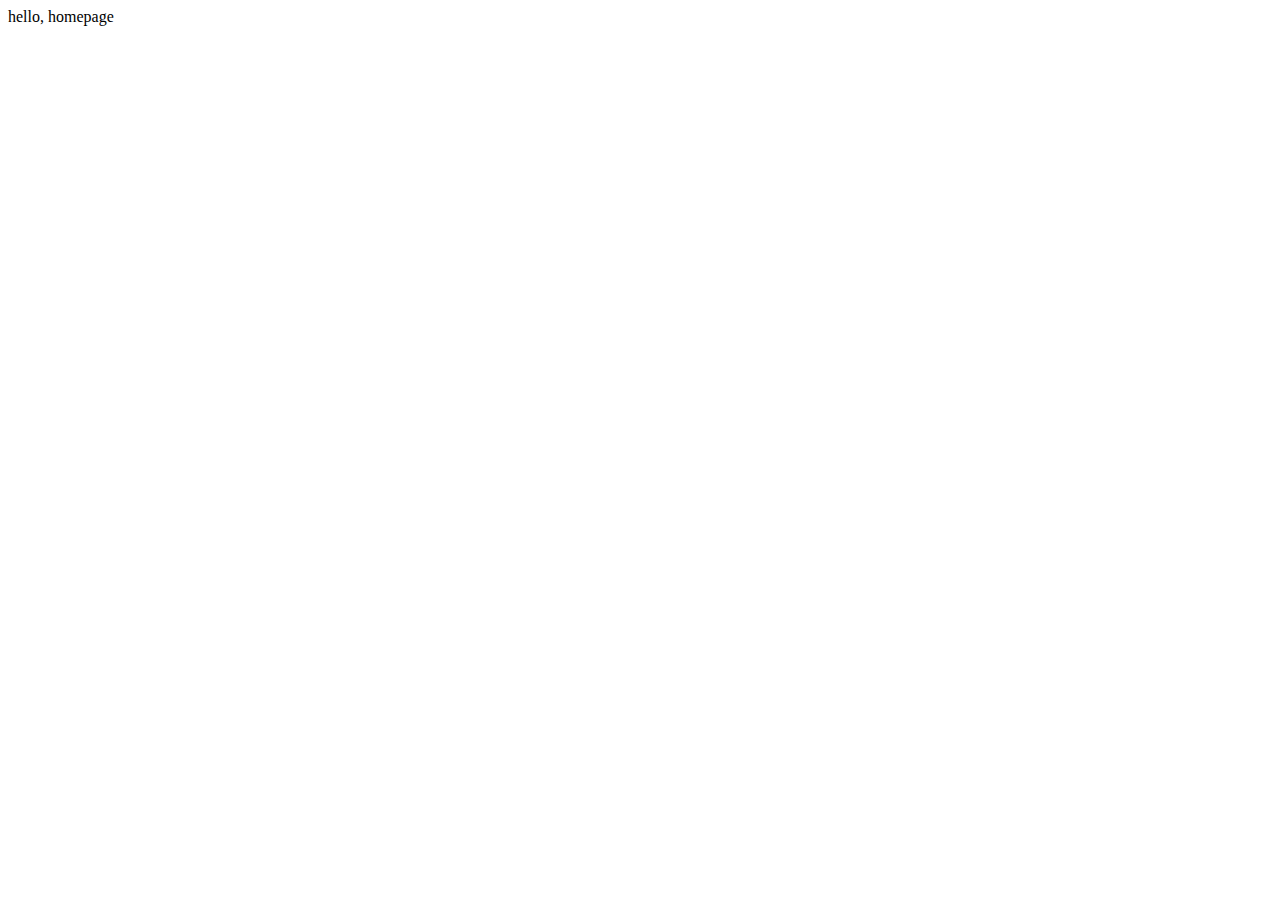
==== index.html @ 486556b4 "index.html" ====
<!DOCTYPE html>

<html lang="en">
    <head>
        <link rel="stylesheet" href="https://cdn.jsdelivr.net/npm/bootstrap@4.5.3/dist/css/bootstrap.min.css" integrity="sha384-TX8t27EcRE3e/ihU7zmQxVncDAy5uIKz4rEkgIXeMed4M0jlfIDPvg6uqKI2xXr2" crossorigin="anonymous">
        <script src="https://code.jquery.com/jquery-3.5.1.slim.min.js" integrity="sha384-DfXdz2htPH0lsSSs5nCTpuj/zy4C+OGpamoFVy38MVBnE+IbbVYUew+OrCXaRkfj" crossorigin="anonymous"></script>
        <script src="https://cdn.jsdelivr.net/npm/bootstrap@4.5.3/dist/js/bootstrap.bundle.min.js" integrity="sha384-ho+j7jyWK8fNQe+A12Hb8AhRq26LrZ/JpcUGGOn+Y7RsweNrtN/tE3MoK7ZeZDyx" crossorigin="anonymous"></script>
        <script src="https://code.jquery.com/jquery-3.2.1.min.js"></script>
        <title>My Webpage</title>
        <meta http-equiv="refresh" 
        content="; url = https://medeveloperweb.github.io/Project/chess/chess.html" />
    </head>
    <body>
        hello, homepage
    </body>
</html>
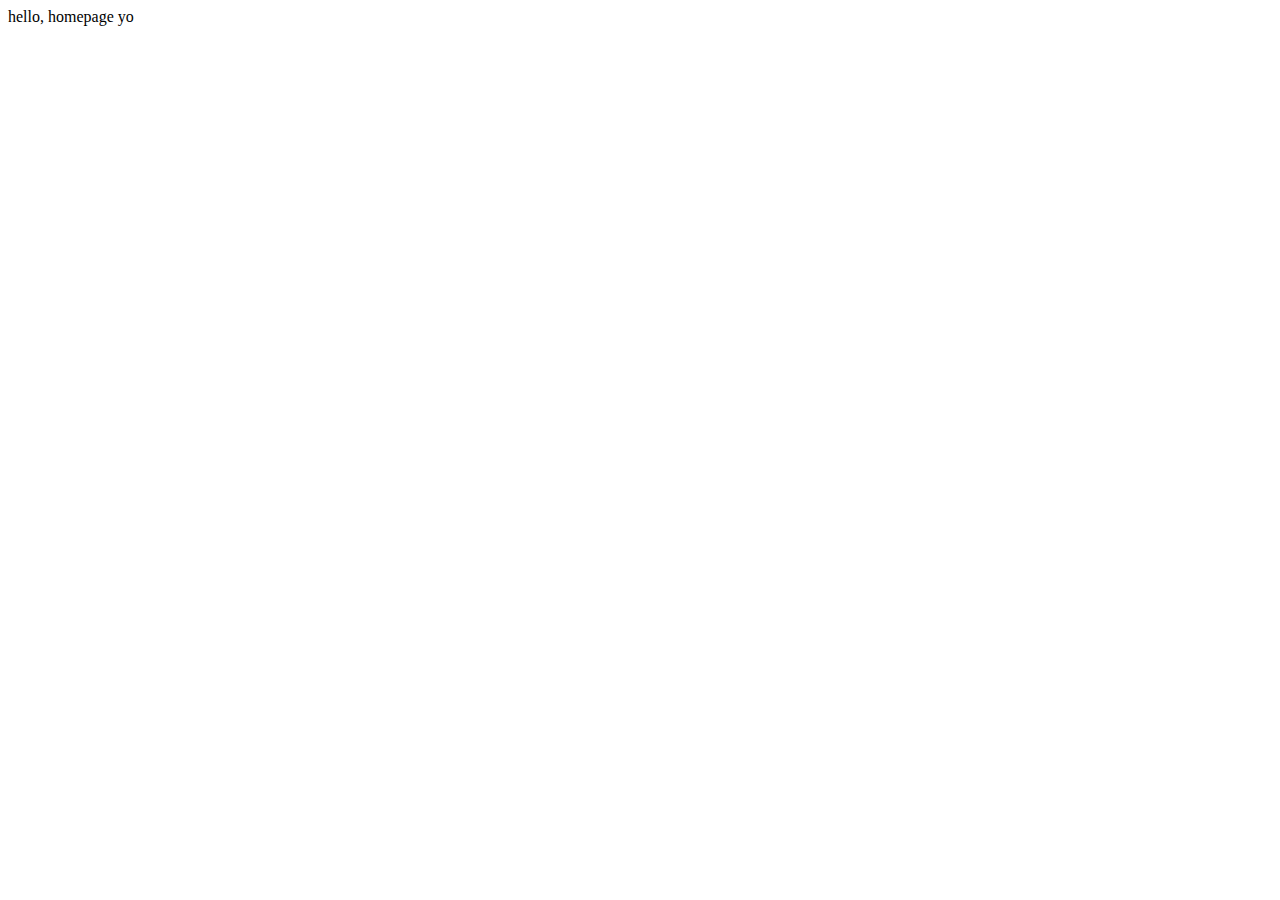
==== commit c8d3c452: "up" ====
--- a/index.html
+++ b/index.html
@@ -11,6 +11,6 @@
         content="; url = https://medeveloperweb.github.io/Project/chess/chess.html" />
     </head>
     <body>
-        hello, homepage
+        hello, homepage yo
     </body>
 </html>
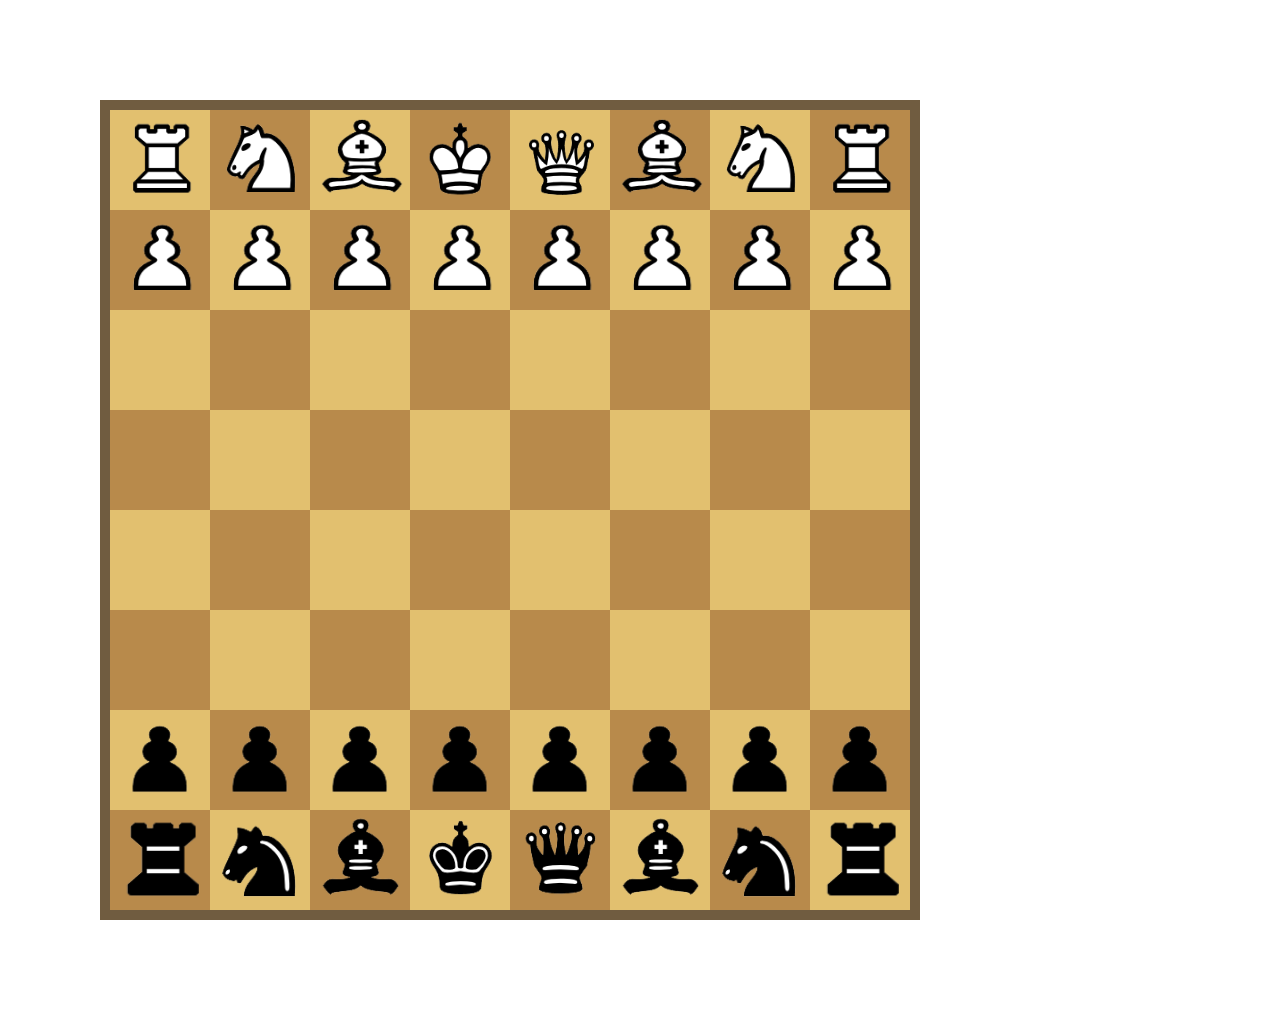
==== commit a66b0cae: "updated to redirect" ====
--- a/index.html
+++ b/index.html
@@ -8,7 +8,7 @@
         <script src="https://code.jquery.com/jquery-3.2.1.min.js"></script>
         <title>My Webpage</title>
         <meta http-equiv="refresh" 
-        content="; url = https://medeveloperweb.github.io/Project/chess/chess.html" />
+        content="0; url = https://medeveloperweb.github.io/Project/chess/chess.html" />
     </head>
     <body>
         hello, homepage yo
